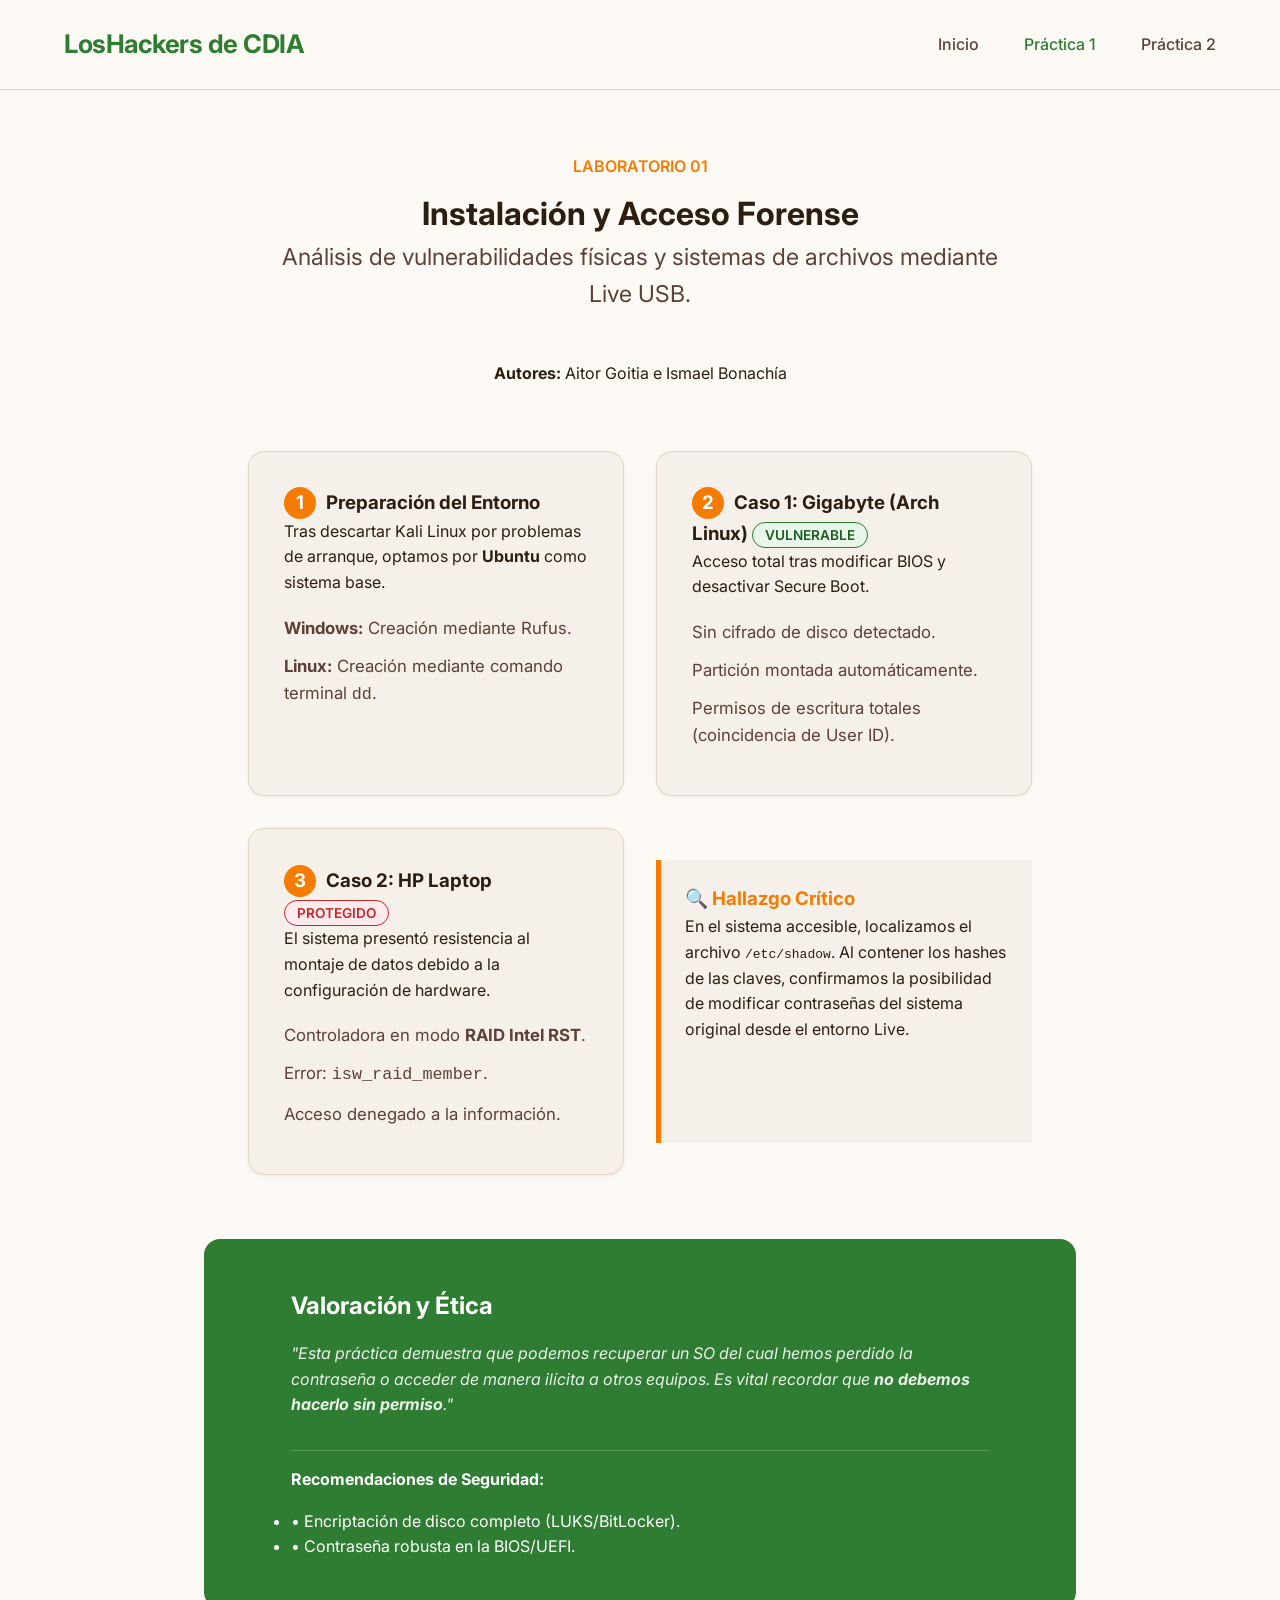
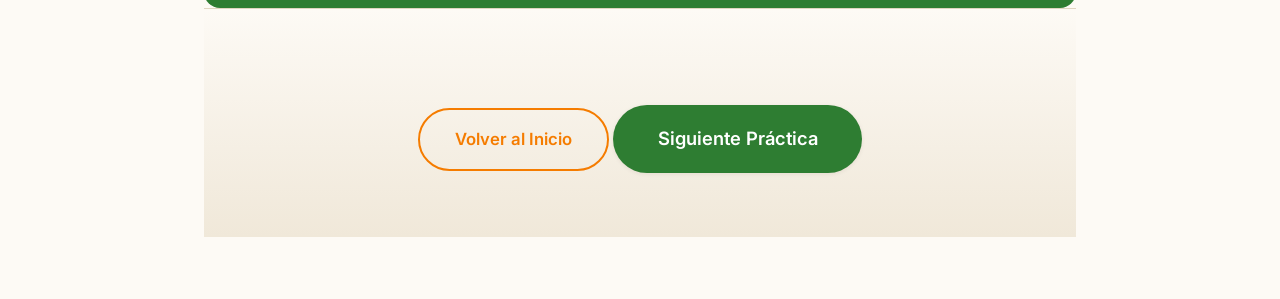
==== practica1.html @ e600f78e "Practica 1 añadida" ====
<!doctype html>
<html lang="es">
    <head>
        <meta charset="UTF-8" />
        <meta name="viewport" content="width=device-width, initial-scale=1.0" />
        <title>Práctica 1 – LosHackers de CDIA</title>
        <link rel="stylesheet" href="assets/styless.css" />
        <link rel="preconnect" href="https://fonts.googleapis.com" />
        <link rel="preconnect" href="https://fonts.gstatic.com" crossorigin />
        <link
            href="https://fonts.googleapis.com/css2?family=Inter:wght@300;400;500;600;700&display=swap"
            rel="stylesheet"
        />
        <style>
            /* Ajustes específicos para mejorar la lectura de la práctica */
            .step-number {
                display: inline-block;
                background: var(--accent);
                color: white;
                width: 32px;
                height: 32px;
                border-radius: 50%;
                text-align: center;
                line-height: 32px;
                font-weight: bold;
                margin-right: 10px;
            }
            .status-badge {
                padding: 4px 12px;
                border-radius: 999px;
                font-size: 0.85rem;
                font-weight: 600;
                text-transform: uppercase;
            }
            .success {
                background: #e8f5e9;
                color: var(--primary-dark);
                border: 1px solid var(--primary);
            }
            .error {
                background: #ffebee;
                color: #c62828;
                border: 1px solid #c62828;
            }

            .extra-box {
                border-left: 5px solid var(--accent);
                background: var(--surface);
                padding: 1.5rem;
                margin: 2rem 0;
            }
            .valuation {
                background: var(--primary);
                color: white;
                padding: 3rem 10%;
                border-radius: var(--radius);
                margin-top: 4rem;
            }
            .valuation h2 {
                color: white;
                margin-bottom: 1rem;
            }
            .valuation p {
                font-style: italic;
                opacity: 0.9;
            }
        </style>
    </head>
    <body>
        <nav class="navbar">
            <div class="logo">LosHackers de CDIA</div>
            <ul class="nav-links">
                <li><a href="index.html">Inicio</a></li>
                <li><a href="practica1.html" class="active">Práctica 1</a></li>
                <li><a href="practica2.html">Práctica 2</a></li>
            </ul>
        </nav>

        <main style="padding: 4rem 5%; max-width: 1000px; margin: 0 auto">
            <header class="section-header">
                <p
                    style="
                        color: var(--accent);
                        font-weight: 600;
                        margin-bottom: 0.5rem;
                    "
                >
                    LABORATORIO 01
                </p>
                <h1>Instalación y Acceso Forense</h1>
                <p class="hero-subtitle">
                    Análisis de vulnerabilidades físicas y sistemas de archivos
                    mediante Live USB.
                </p>
                <p><strong>Autores:</strong> Aitor Goitia e Ismael Bonachía</p>
            </header>

            <section class="grid cards-2">
                <div class="focus-card">
                    <h3>
                        <span class="step-number">1</span>Preparación del
                        Entorno
                    </h3>
                    <p>
                        Tras descartar Kali Linux por problemas de arranque,
                        optamos por <strong>Ubuntu</strong> como sistema base.
                    </p>
                    <ul>
                        <li>
                            <strong>Windows:</strong> Creación mediante Rufus.
                        </li>
                        <li>
                            <strong>Linux:</strong> Creación mediante comando
                            terminal <code>dd</code>.
                        </li>
                    </ul>
                </div>

                <div class="focus-card">
                    <h3>
                        <span class="step-number">2</span>Caso 1: Gigabyte (Arch
                        Linux)
                        <span class="status-badge success">Vulnerable</span>
                    </h3>
                    <p>
                        Acceso total tras modificar BIOS y desactivar Secure
                        Boot.
                    </p>
                    <ul>
                        <li>Sin cifrado de disco detectado.</li>
                        <li>Partición montada automáticamente.</li>
                        <li>
                            Permisos de escritura totales (coincidencia de User
                            ID).
                        </li>
                    </ul>
                </div>

                <div class="focus-card">
                    <h3>
                        <span class="step-number">3</span>Caso 2: HP Laptop
                        <span class="status-badge error">Protegido</span>
                    </h3>
                    <p>
                        El sistema presentó resistencia al montaje de datos
                        debido a la configuración de hardware.
                    </p>
                    <ul>
                        <li>
                            Controladora en modo
                            <strong>RAID Intel RST</strong>.
                        </li>
                        <li>Error: <code>isw_raid_member</code>.</li>
                        <li>Acceso denegado a la información.</li>
                    </ul>
                </div>

                <div class="extra-box">
                    <h3 style="color: var(--accent)">🔍 Hallazgo Crítico</h3>
                    <p>
                        En el sistema accesible, localizamos el archivo
                        <code>/etc/shadow</code>. Al contener los hashes de las
                        claves, confirmamos la posibilidad de modificar
                        contraseñas del sistema original desde el entorno Live.
                    </p>
                </div>
            </section>

            <section class="valuation">
                <h2>Valoración y Ética</h2>
                <p>
                    "Esta práctica demuestra que podemos recuperar un SO del
                    cual hemos perdido la contraseña o acceder de manera ilícita
                    a otros equipos. Es vital recordar que
                    <strong>no debemos hacerlo sin permiso</strong>."
                </p>
                <div
                    style="
                        margin-top: 2rem;
                        border-top: 1px solid rgba(255, 255, 255, 0.2);
                        padding-top: 1rem;
                    "
                >
                    <strong>Recomendaciones de Seguridad:</strong>
                    <ul style="margin-top: 1rem">
                        <li>
                            • Encriptación de disco completo (LUKS/BitLocker).
                        </li>
                        <li>• Contraseña robusta en la BIOS/UEFI.</li>
                    </ul>
                </div>
            </section>

            <footer class="footer">
                <div class="footer-cta">
                    <a href="index.html" class="btn-secondary"
                        >Volver al Inicio</a
                    >
                    <a href="practica2.html" class="btn-primary"
                        >Siguiente Práctica</a
                    >
                </div>
            </footer>
        </main>
    </body>
</html>
---- assets/styless.css ----
:root {
    --primary: #2e7d32; /* Verde bosque profundo – confianza y crecimiento */
    --primary-dark: #1b5e20;
    --accent: #f57c00; /* Ámbar/naranja cálido – energía y CTA */
    --teal: #00695c; /* Teal oscuro para variedad */
    --text: #2d1e12; /* Marrón casi negro cálido */
    --text-light: #5d4037;
    --bg: #fdfaf5; /* Crema cálido suave – no blanco puro */
    --surface: #f5f0e9; /* Beige claro para tarjetas */
    --border: #e0d5c0;
    --shadow-sm: 0 1px 4px rgba(45, 30, 18, 0.08);
    --shadow-md: 0 8px 28px rgba(45, 30, 18, 0.1);
    --radius: 16px; /* Bordes más suaves y modernos */
}

* {
    margin: 0;
    padding: 0;
    box-sizing: border-box;
}

body {
    font-family: "Inter", system-ui, sans-serif;
    background: var(--bg);
    color: var(--text);
    line-height: 1.6;
}

.navbar {
    display: flex;
    justify-content: space-between;
    align-items: center;
    padding: 1.5rem 5%;
    border-bottom: 1px solid var(--border);
    background: var(--bg);
    position: sticky;
    top: 0;
    z-index: 100;
}

.logo {
    font-size: 1.6rem;
    font-weight: 700;
    color: var(--primary);
    letter-spacing: -0.5px;
}

.nav-links {
    display: flex;
    gap: 2.8rem;
    list-style: none;
}

.nav-links a {
    color: var(--text-light);
    text-decoration: none;
    font-weight: 500;
    transition: color 0.22s;
}

.nav-links a:hover,
.nav-links a.active {
    color: var(--primary);
}

/* Hero – fondo sutil cálido */
.hero {
    padding: 10rem 5% 8rem;
    text-align: center;
    background: linear-gradient(to bottom, #fef8f0, var(--bg));
}

.hero h1 {
    font-size: clamp(3.2rem, 7.5vw, 5.2rem);
    font-weight: 700;
    line-height: 1.08;
    margin-bottom: 1.6rem;
    color: var(--text);
}

.hero-subtitle {
    font-size: 1.45rem;
    color: var(--text-light);
    max-width: 720px;
    margin: 0 auto 3rem;
}

.hero-cta {
    display: flex;
    gap: 1.4rem;
    justify-content: center;
    flex-wrap: wrap;
}

/* Botones – estilo premium cálido */
.btn-primary,
.btn-secondary {
    padding: 1rem 2.2rem;
    font-size: 1.05rem;
    font-weight: 600;
    border-radius: 999px;
    cursor: pointer;
    transition: all 0.28s ease;
    text-decoration: none;
    display: inline-block;
}

.btn-primary {
    background: var(--primary);
    color: white;
    box-shadow: var(--shadow-sm);
}

.btn-primary:hover {
    background: var(--primary-dark);
    transform: translateY(-2px);
    box-shadow: var(--shadow-md);
}

.btn-secondary {
    background: transparent;
    color: var(--accent);
    border: 2px solid var(--accent);
}

.btn-secondary:hover {
    background: var(--accent);
    color: white;
    transform: translateY(-2px);
}

/* Secciones genéricas */
.section-header {
    text-align: center;
    margin-bottom: 4rem;
}

.section-header h2 {
    font-size: 2.8rem;
    font-weight: 700;
    color: var(--primary);
}

.grid {
    display: grid;
    gap: 2rem;
    padding: 0 5%;
    max-width: 1440px;
    margin: 0 auto;
}

.cards-4 {
    grid-template-columns: repeat(auto-fit, minmax(280px, 1fr));
}
.cards-2 {
    grid-template-columns: repeat(auto-fit, minmax(360px, 1fr));
}

.card,
.focus-card,
.stat-card {
    background: var(--surface);
    border-radius: var(--radius);
    padding: 2.2rem;
    box-shadow: var(--shadow-sm);
    transition: all 0.25s ease;
    border: 1px solid var(--border);
}

.card:hover,
.focus-card:hover,
.stat-card:hover {
    transform: translateY(-6px);
    box-shadow: var(--shadow-md);
}

.dot {
    width: 14px;
    height: 14px;
    border-radius: 50%;
    margin-bottom: 1.2rem;
}

.primary {
    background: var(--primary);
}
.accent {
    background: var(--accent);
}
.teal {
    background: var(--teal);
}

.stat-number {
    font-size: 3.2rem;
    font-weight: 800;
    color: var(--accent);
    margin-bottom: 0.9rem;
}

.focus-card ul {
    list-style: none;
    margin-top: 1.2rem;
}

.focus-card li {
    margin-bottom: 0.7rem;
    color: var(--text-light);
    font-size: 1.05rem;
}

.team {
    padding: 6rem 5%;
    text-align: center;
    background: var(--surface);
}

.team-text {
    font-size: 1.6rem;
    color: var(--text-light);
    margin-top: 1.8rem;
    font-weight: 500;
}

.footer {
    padding: 6rem 5% 4rem;
    text-align: center;
    background: linear-gradient(to top, #f0e8d9, var(--bg));
    border-top: 1px solid var(--border);
}

.footer p {
    font-size: 1.3rem;
    color: var(--text-light);
    margin-bottom: 2.5rem;
}

.footer-cta .btn-primary {
    font-size: 1.15rem;
    padding: 1.2rem 2.8rem;
}

/* Responsive */
@media (max-width: 768px) {
    .hero {
        padding: 7rem 5% 5rem;
    }
    .hero h1 {
        font-size: 3rem;
    }
    .hero-cta {
        flex-direction: column;
        gap: 1rem;
    }
    .section-header h2 {
        font-size: 2.2rem;
    }
}
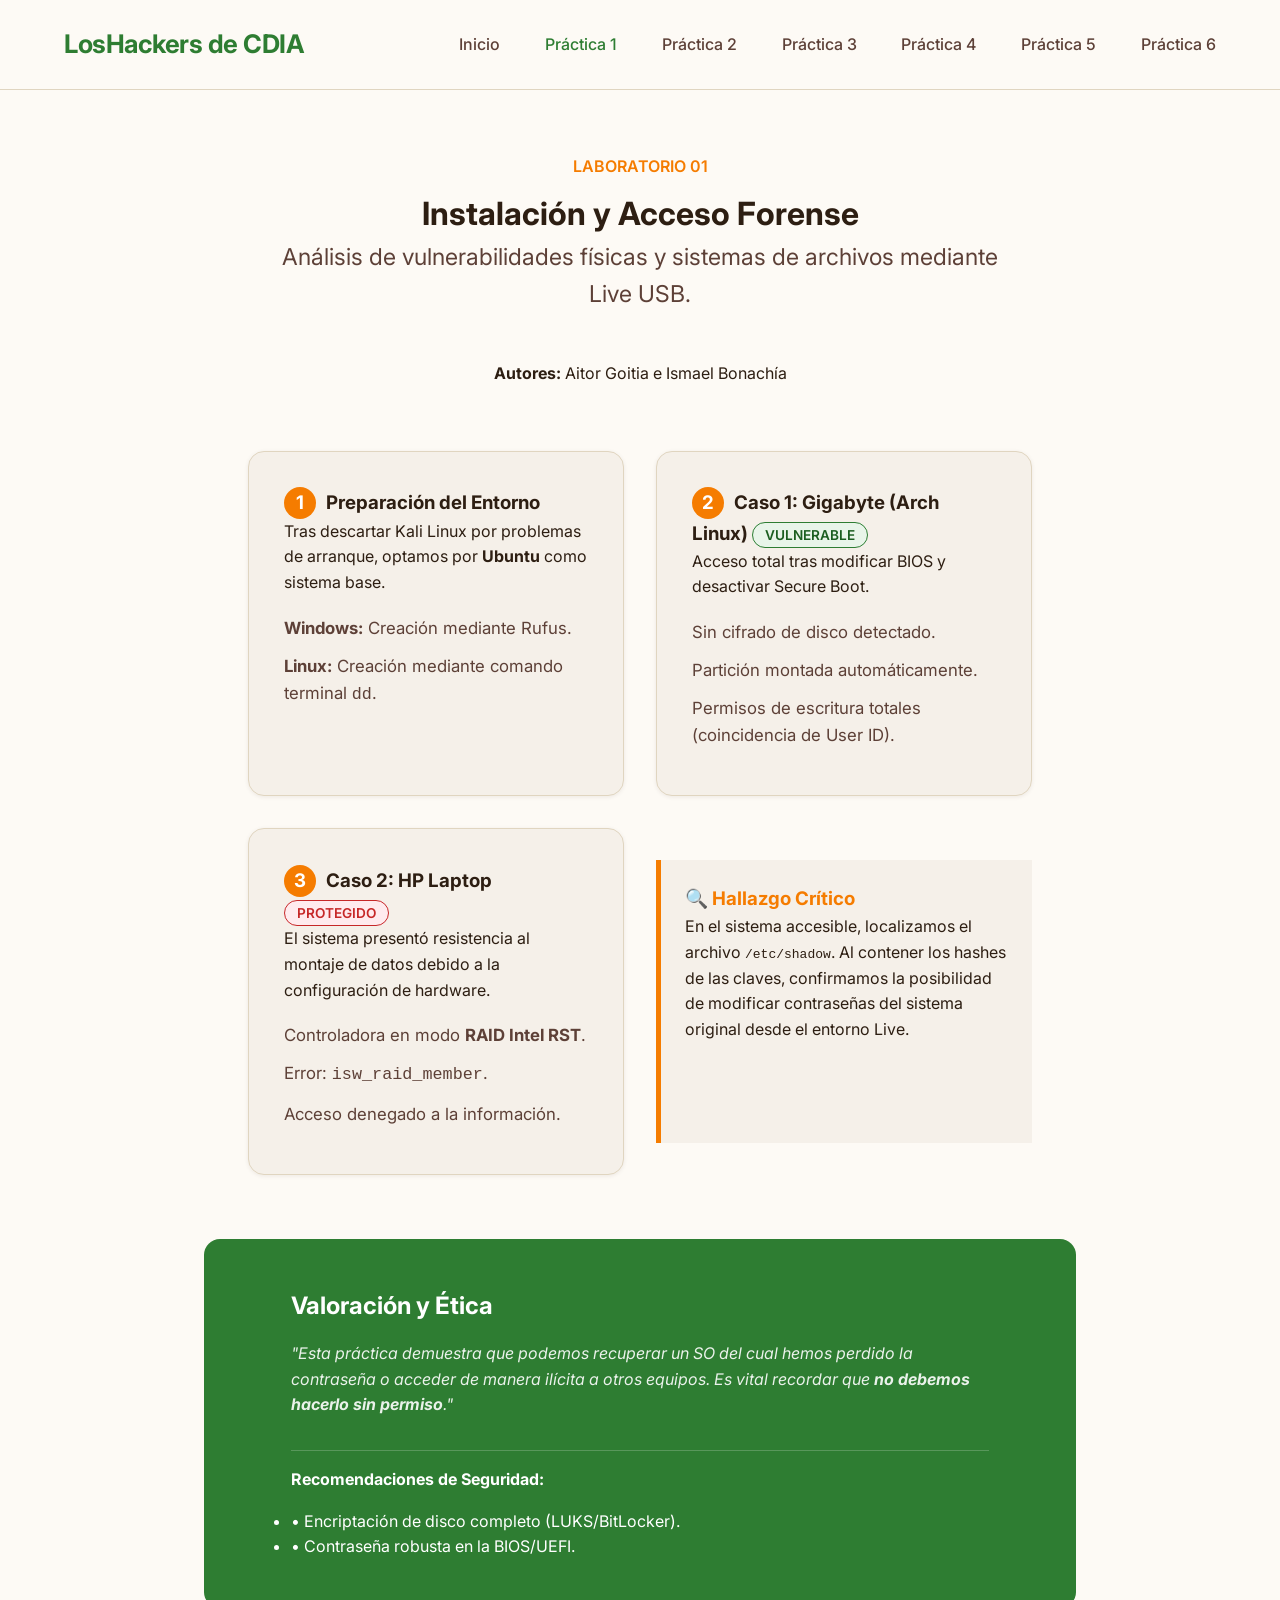
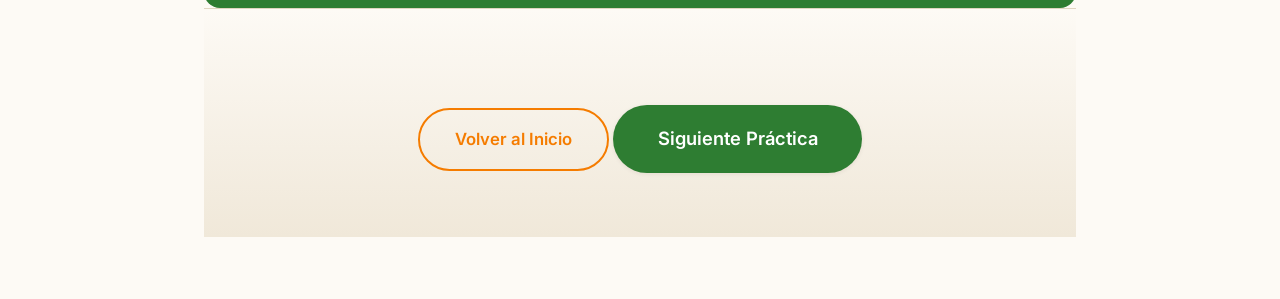
==== commit a2572a6c: "nueva practica" ====
--- a/practica1.html
+++ b/practica1.html
@@ -4,67 +4,14 @@
         <meta charset="UTF-8" />
         <meta name="viewport" content="width=device-width, initial-scale=1.0" />
         <title>Práctica 1 – LosHackers de CDIA</title>
-        <link rel="stylesheet" href="assets/styless.css" />
+        <link rel="stylesheet" href="assets/styles.css" />
+        <link rel="stylesheet" href="assets/styles_practica1.css" />
         <link rel="preconnect" href="https://fonts.googleapis.com" />
         <link rel="preconnect" href="https://fonts.gstatic.com" crossorigin />
         <link
             href="https://fonts.googleapis.com/css2?family=Inter:wght@300;400;500;600;700&display=swap"
             rel="stylesheet"
         />
-        <style>
-            /* Ajustes específicos para mejorar la lectura de la práctica */
-            .step-number {
-                display: inline-block;
-                background: var(--accent);
-                color: white;
-                width: 32px;
-                height: 32px;
-                border-radius: 50%;
-                text-align: center;
-                line-height: 32px;
-                font-weight: bold;
-                margin-right: 10px;
-            }
-            .status-badge {
-                padding: 4px 12px;
-                border-radius: 999px;
-                font-size: 0.85rem;
-                font-weight: 600;
-                text-transform: uppercase;
-            }
-            .success {
-                background: #e8f5e9;
-                color: var(--primary-dark);
-                border: 1px solid var(--primary);
-            }
-            .error {
-                background: #ffebee;
-                color: #c62828;
-                border: 1px solid #c62828;
-            }
-
-            .extra-box {
-                border-left: 5px solid var(--accent);
-                background: var(--surface);
-                padding: 1.5rem;
-                margin: 2rem 0;
-            }
-            .valuation {
-                background: var(--primary);
-                color: white;
-                padding: 3rem 10%;
-                border-radius: var(--radius);
-                margin-top: 4rem;
-            }
-            .valuation h2 {
-                color: white;
-                margin-bottom: 1rem;
-            }
-            .valuation p {
-                font-style: italic;
-                opacity: 0.9;
-            }
-        </style>
     </head>
     <body>
         <nav class="navbar">
@@ -73,6 +20,10 @@
                 <li><a href="index.html">Inicio</a></li>
                 <li><a href="practica1.html" class="active">Práctica 1</a></li>
                 <li><a href="practica2.html">Práctica 2</a></li>
+                <li><a href="practica3.html">Práctica 3</a></li>
+                <li><a href="practica4.html">Práctica 4</a></li>
+                <li><a href="practica5.html">Práctica 5</a></li>
+                <li><a href="practica6.html">Práctica 6</a></li>
             </ul>
         </nav>
 
--- a/assets/styles.css
+++ b/assets/styles.css
@@ -0,0 +1,258 @@
+:root {
+    --primary: #2e7d32; /* Verde bosque profundo – confianza y crecimiento */
+    --primary-dark: #1b5e20;
+    --accent: #f57c00; /* Ámbar/naranja cálido – energía y CTA */
+    --teal: #00695c; /* Teal oscuro para variedad */
+    --text: #2d1e12; /* Marrón casi negro cálido */
+    --text-light: #5d4037;
+    --bg: #fdfaf5; /* Crema cálido suave – no blanco puro */
+    --surface: #f5f0e9; /* Beige claro para tarjetas */
+    --border: #e0d5c0;
+    --shadow-sm: 0 1px 4px rgba(45, 30, 18, 0.08);
+    --shadow-md: 0 8px 28px rgba(45, 30, 18, 0.1);
+    --radius: 16px; /* Bordes más suaves y modernos */
+}
+
+* {
+    margin: 0;
+    padding: 0;
+    box-sizing: border-box;
+}
+
+body {
+    font-family: "Inter", system-ui, sans-serif;
+    background: var(--bg);
+    color: var(--text);
+    line-height: 1.6;
+}
+
+.navbar {
+    display: flex;
+    justify-content: space-between;
+    align-items: center;
+    padding: 1.5rem 5%;
+    border-bottom: 1px solid var(--border);
+    background: var(--bg);
+    position: sticky;
+    top: 0;
+    z-index: 100;
+}
+
+.logo {
+    font-size: 1.6rem;
+    font-weight: 700;
+    color: var(--primary);
+    letter-spacing: -0.5px;
+}
+
+.nav-links {
+    display: flex;
+    gap: 2.8rem;
+    list-style: none;
+}
+
+.nav-links a {
+    color: var(--text-light);
+    text-decoration: none;
+    font-weight: 500;
+    transition: color 0.22s;
+}
+
+.nav-links a:hover,
+.nav-links a.active {
+    color: var(--primary);
+}
+
+/* Hero – fondo sutil cálido */
+.hero {
+    padding: 10rem 5% 8rem;
+    text-align: center;
+    background: linear-gradient(to bottom, #fef8f0, var(--bg));
+}
+
+.hero h1 {
+    font-size: clamp(3.2rem, 7.5vw, 5.2rem);
+    font-weight: 700;
+    line-height: 1.08;
+    margin-bottom: 1.6rem;
+    color: var(--text);
+}
+
+.hero-subtitle {
+    font-size: 1.45rem;
+    color: var(--text-light);
+    max-width: 720px;
+    margin: 0 auto 3rem;
+}
+
+.hero-cta {
+    display: flex;
+    gap: 1.4rem;
+    justify-content: center;
+    flex-wrap: wrap;
+}
+
+/* Botones – estilo premium cálido */
+.btn-primary,
+.btn-secondary {
+    padding: 1rem 2.2rem;
+    font-size: 1.05rem;
+    font-weight: 600;
+    border-radius: 999px;
+    cursor: pointer;
+    transition: all 0.28s ease;
+    text-decoration: none;
+    display: inline-block;
+}
+
+.btn-primary {
+    background: var(--primary);
+    color: white;
+    box-shadow: var(--shadow-sm);
+}
+
+.btn-primary:hover {
+    background: var(--primary-dark);
+    transform: translateY(-2px);
+    box-shadow: var(--shadow-md);
+}
+
+.btn-secondary {
+    background: transparent;
+    color: var(--accent);
+    border: 2px solid var(--accent);
+}
+
+.btn-secondary:hover {
+    background: var(--accent);
+    color: white;
+    transform: translateY(-2px);
+}
+
+/* Secciones genéricas */
+.section-header {
+    text-align: center;
+    margin-bottom: 4rem;
+}
+
+.section-header h2 {
+    font-size: 2.8rem;
+    font-weight: 700;
+    color: var(--primary);
+}
+
+.grid {
+    display: grid;
+    gap: 2rem;
+    padding: 0 5%;
+    max-width: 1440px;
+    margin: 0 auto;
+}
+
+.cards-4 {
+    grid-template-columns: repeat(auto-fit, minmax(280px, 1fr));
+}
+.cards-2 {
+    grid-template-columns: repeat(auto-fit, minmax(360px, 1fr));
+}
+
+.card,
+.focus-card,
+.stat-card {
+    background: var(--surface);
+    border-radius: var(--radius);
+    padding: 2.2rem;
+    box-shadow: var(--shadow-sm);
+    transition: all 0.25s ease;
+    border: 1px solid var(--border);
+}
+
+.card:hover,
+.focus-card:hover,
+.stat-card:hover {
+    transform: translateY(-6px);
+    box-shadow: var(--shadow-md);
+}
+
+.dot {
+    width: 14px;
+    height: 14px;
+    border-radius: 50%;
+    margin-bottom: 1.2rem;
+}
+
+.primary {
+    background: var(--primary);
+}
+.accent {
+    background: var(--accent);
+}
+.teal {
+    background: var(--teal);
+}
+
+.stat-number {
+    font-size: 3.2rem;
+    font-weight: 800;
+    color: var(--accent);
+    margin-bottom: 0.9rem;
+}
+
+.focus-card ul {
+    list-style: none;
+    margin-top: 1.2rem;
+}
+
+.focus-card li {
+    margin-bottom: 0.7rem;
+    color: var(--text-light);
+    font-size: 1.05rem;
+}
+
+.team {
+    padding: 6rem 5%;
+    text-align: center;
+    background: var(--surface);
+}
+
+.team-text {
+    font-size: 1.6rem;
+    color: var(--text-light);
+    margin-top: 1.8rem;
+    font-weight: 500;
+}
+
+.footer {
+    padding: 6rem 5% 4rem;
+    text-align: center;
+    background: linear-gradient(to top, #f0e8d9, var(--bg));
+    border-top: 1px solid var(--border);
+}
+
+.footer p {
+    font-size: 1.3rem;
+    color: var(--text-light);
+    margin-bottom: 2.5rem;
+}
+
+.footer-cta .btn-primary {
+    font-size: 1.15rem;
+    padding: 1.2rem 2.8rem;
+}
+
+/* Responsive */
+@media (max-width: 768px) {
+    .hero {
+        padding: 7rem 5% 5rem;
+    }
+    .hero h1 {
+        font-size: 3rem;
+    }
+    .hero-cta {
+        flex-direction: column;
+        gap: 1rem;
+    }
+    .section-header h2 {
+        font-size: 2.2rem;
+    }
+}
--- a/assets/styles_practica1.css
+++ b/assets/styles_practica1.css
@@ -0,0 +1,52 @@
+/* Ajustes específicos para mejorar la lectura de la práctica */
+.step-number {
+    display: inline-block;
+    background: var(--accent);
+    color: white;
+    width: 32px;
+    height: 32px;
+    border-radius: 50%;
+    text-align: center;
+    line-height: 32px;
+    font-weight: bold;
+    margin-right: 10px;
+}
+.status-badge {
+    padding: 4px 12px;
+    border-radius: 999px;
+    font-size: 0.85rem;
+    font-weight: 600;
+    text-transform: uppercase;
+}
+.success {
+    background: #e8f5e9;
+    color: var(--primary-dark);
+    border: 1px solid var(--primary);
+}
+.error {
+    background: #ffebee;
+    color: #c62828;
+    border: 1px solid #c62828;
+}
+
+.extra-box {
+    border-left: 5px solid var(--accent);
+    background: var(--surface);
+    padding: 1.5rem;
+    margin: 2rem 0;
+}
+.valuation {
+    background: var(--primary);
+    color: white;
+    padding: 3rem 10%;
+    border-radius: var(--radius);
+    margin-top: 4rem;
+}
+.valuation h2 {
+    color: white;
+    margin-bottom: 1rem;
+}
+.valuation p {
+    font-style: italic;
+    opacity: 0.9;
+}
